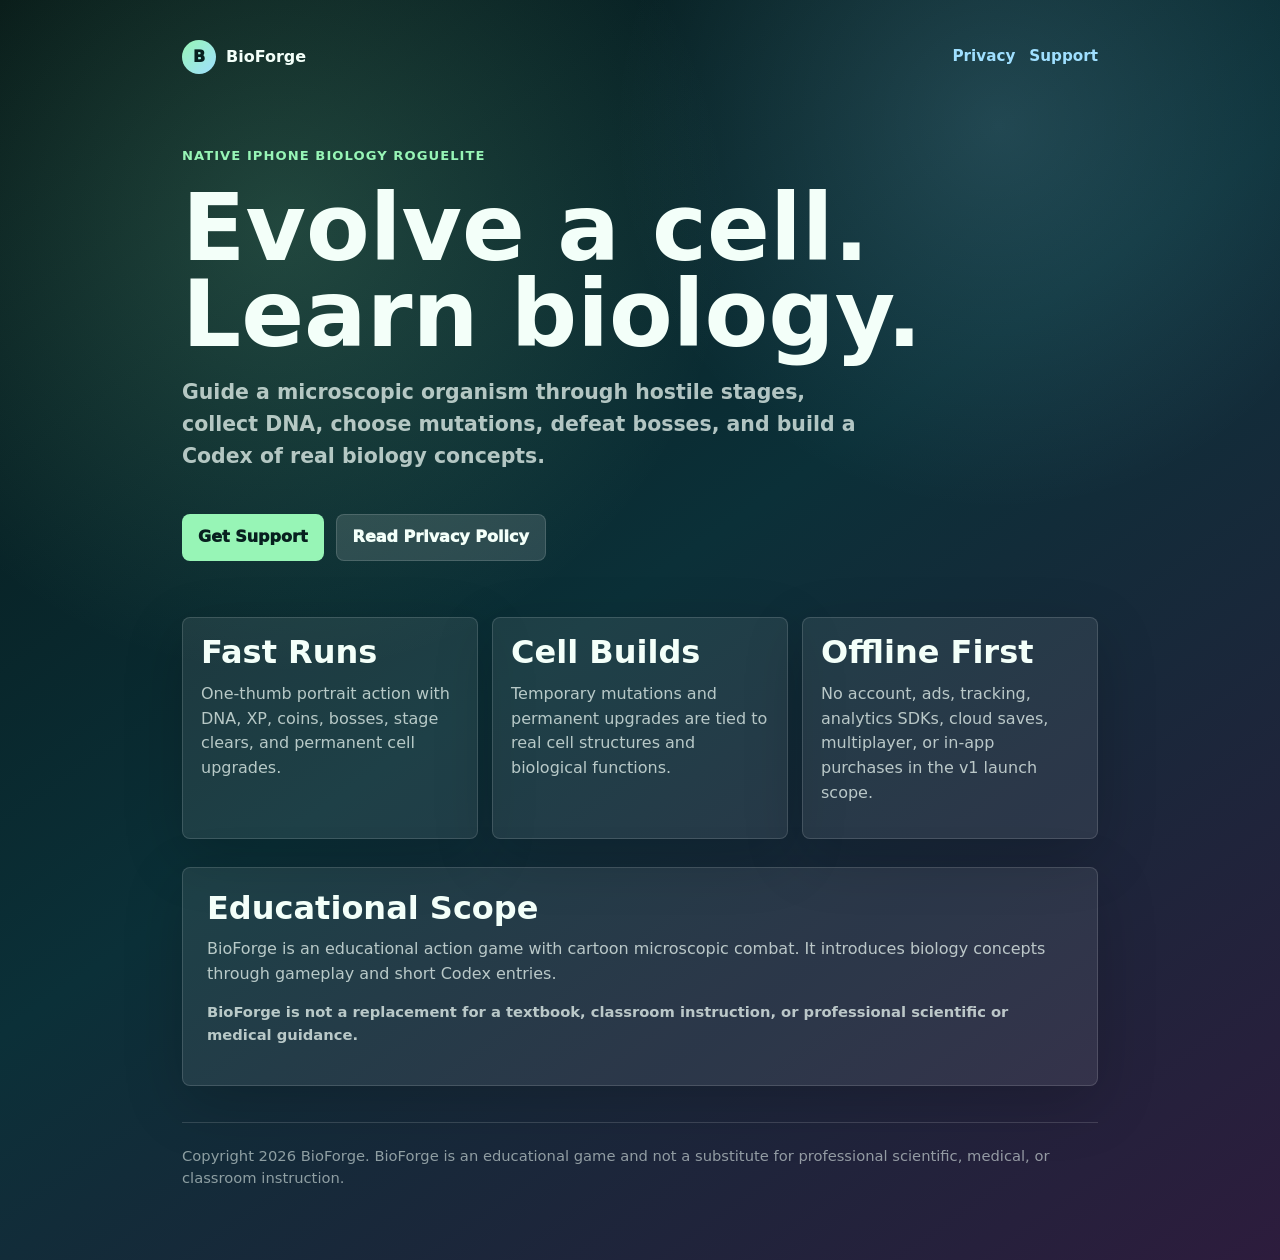
==== index.html @ c69a16b4 "Add BioForge website" ====
<!doctype html>
<html lang="en">
<head>
  <meta charset="utf-8">
  <meta name="viewport" content="width=device-width, initial-scale=1">
  <title>BioForge - Evolve a cell. Learn biology.</title>
  <meta name="description" content="BioForge is a one-thumb biology roguelite for iPhone where players evolve a microscopic cell and unlock bite-size Codex lessons through play.">
  <link rel="canonical" href="https://bioforge.app/">
  <link rel="stylesheet" href="/assets/styles.css">
</head>
<body>
  <main class="page">
    <nav class="nav" aria-label="Primary">
      <a class="brand" href="/">
        <span class="brand-mark">B</span>
        <span>BioForge</span>
      </a>
      <div class="nav-links">
        <a href="/privacy/">Privacy</a>
        <a href="/support/">Support</a>
      </div>
    </nav>

    <section class="hero">
      <p class="eyebrow">Native iPhone biology roguelite</p>
      <h1>Evolve a cell. Learn biology.</h1>
      <p class="lead">Guide a microscopic organism through hostile stages, collect DNA, choose mutations, defeat bosses, and build a Codex of real biology concepts.</p>
      <div class="actions">
        <a class="button" href="/support/">Get Support</a>
        <a class="button secondary" href="/privacy/">Read Privacy Policy</a>
      </div>
    </section>

    <section class="grid" aria-label="BioForge highlights">
      <article class="card">
        <h2>Fast Runs</h2>
        <p>One-thumb portrait action with DNA, XP, coins, bosses, stage clears, and permanent cell upgrades.</p>
      </article>
      <article class="card">
        <h2>Cell Builds</h2>
        <p>Temporary mutations and permanent upgrades are tied to real cell structures and biological functions.</p>
      </article>
      <article class="card">
        <h2>Offline First</h2>
        <p>No account, ads, tracking, analytics SDKs, cloud saves, multiplayer, or in-app purchases in the v1 launch scope.</p>
      </article>
    </section>

    <section class="content-card">
      <h2>Educational Scope</h2>
      <p>BioForge is an educational action game with cartoon microscopic combat. It introduces biology concepts through gameplay and short Codex entries.</p>
      <p class="meta">BioForge is not a replacement for a textbook, classroom instruction, or professional scientific or medical guidance.</p>
    </section>

    <footer class="footer">
      <p>Copyright 2026 BioForge. BioForge is an educational game and not a substitute for professional scientific, medical, or classroom instruction.</p>
    </footer>
  </main>
</body>
</html>
---- assets/styles.css ----
:root {
  color-scheme: dark;
  --bg: #061d1b;
  --panel: rgba(255, 255, 255, 0.08);
  --panel-strong: rgba(255, 255, 255, 0.13);
  --text: #f3fff9;
  --muted: rgba(243, 255, 249, 0.72);
  --dim: rgba(243, 255, 249, 0.55);
  --accent: #97f5b6;
  --blue: #9fdfff;
  --gold: #ffd866;
  --line: rgba(255, 255, 255, 0.14);
}

* {
  box-sizing: border-box;
}

body {
  margin: 0;
  min-height: 100vh;
  background:
    radial-gradient(circle at 22% 18%, rgba(151, 245, 182, 0.18), transparent 28rem),
    radial-gradient(circle at 78% 10%, rgba(159, 223, 255, 0.16), transparent 24rem),
    linear-gradient(145deg, #051615 0%, #0b3038 48%, #2d1c3d 100%);
  color: var(--text);
  font-family: ui-rounded, "SF Pro Rounded", "SF Pro Display", system-ui, -apple-system, BlinkMacSystemFont, "Segoe UI", sans-serif;
  line-height: 1.55;
}

a {
  color: var(--blue);
  text-decoration: none;
}

a:hover,
a:focus {
  text-decoration: underline;
}

.page {
  width: min(100%, 960px);
  margin: 0 auto;
  padding: 28px 22px 56px;
}

.nav {
  display: flex;
  align-items: center;
  justify-content: space-between;
  gap: 16px;
  padding: 12px 0 34px;
}

.brand {
  display: inline-flex;
  align-items: center;
  gap: 10px;
  color: var(--text);
  font-weight: 900;
  letter-spacing: 0;
}

.brand-mark {
  display: grid;
  place-items: center;
  width: 34px;
  height: 34px;
  border-radius: 50%;
  background: linear-gradient(135deg, var(--accent), var(--blue));
  color: #08201f;
  font-weight: 1000;
}

.nav-links {
  display: flex;
  flex-wrap: wrap;
  justify-content: flex-end;
  gap: 14px;
  font-size: 0.95rem;
  font-weight: 800;
}

.hero {
  display: grid;
  gap: 20px;
  padding: 38px 0 28px;
}

.eyebrow {
  margin: 0;
  color: var(--accent);
  font-size: 0.82rem;
  font-weight: 900;
  letter-spacing: 0.08em;
  text-transform: uppercase;
}

h1 {
  margin: 0;
  max-width: 780px;
  font-size: clamp(2.8rem, 8vw, 5.8rem);
  line-height: 0.92;
  letter-spacing: 0;
}

h2 {
  margin: 0 0 12px;
  font-size: clamp(1.35rem, 4vw, 2rem);
  line-height: 1.05;
  letter-spacing: 0;
}

h3 {
  margin: 0 0 6px;
  font-size: 1rem;
}

p {
  margin: 0 0 14px;
}

.lead {
  max-width: 690px;
  color: var(--muted);
  font-size: clamp(1.05rem, 2.8vw, 1.28rem);
  font-weight: 650;
}

.actions {
  display: flex;
  flex-wrap: wrap;
  gap: 12px;
  margin-top: 8px;
}

.button {
  display: inline-flex;
  align-items: center;
  min-height: 44px;
  padding: 10px 16px;
  border-radius: 8px;
  background: var(--accent);
  color: #08201f;
  font-weight: 950;
}

.button.secondary {
  background: var(--panel-strong);
  color: var(--text);
  border: 1px solid var(--line);
}

.grid {
  display: grid;
  grid-template-columns: repeat(3, minmax(0, 1fr));
  gap: 14px;
  margin: 28px 0;
}

.card,
.content-card {
  border: 1px solid var(--line);
  border-radius: 8px;
  background: var(--panel);
  box-shadow: 0 18px 60px rgba(0, 0, 0, 0.18);
}

.card {
  padding: 18px;
}

.card p,
.content-card p,
li {
  color: var(--muted);
}

.content-card {
  padding: 24px;
  margin: 18px 0;
}

.content-card ul {
  margin: 0;
  padding-left: 20px;
}

.callout {
  border-color: rgba(255, 216, 102, 0.35);
  background: rgba(255, 216, 102, 0.10);
}

.meta {
  color: var(--dim);
  font-size: 0.92rem;
  font-weight: 700;
}

.footer {
  margin-top: 36px;
  padding-top: 22px;
  border-top: 1px solid var(--line);
  color: var(--dim);
  font-size: 0.92rem;
}

@media (max-width: 720px) {
  .page {
    padding-inline: 18px;
  }

  .nav {
    align-items: flex-start;
    flex-direction: column;
    padding-bottom: 22px;
  }

  .nav-links {
    justify-content: flex-start;
  }

  .grid {
    grid-template-columns: 1fr;
  }
}
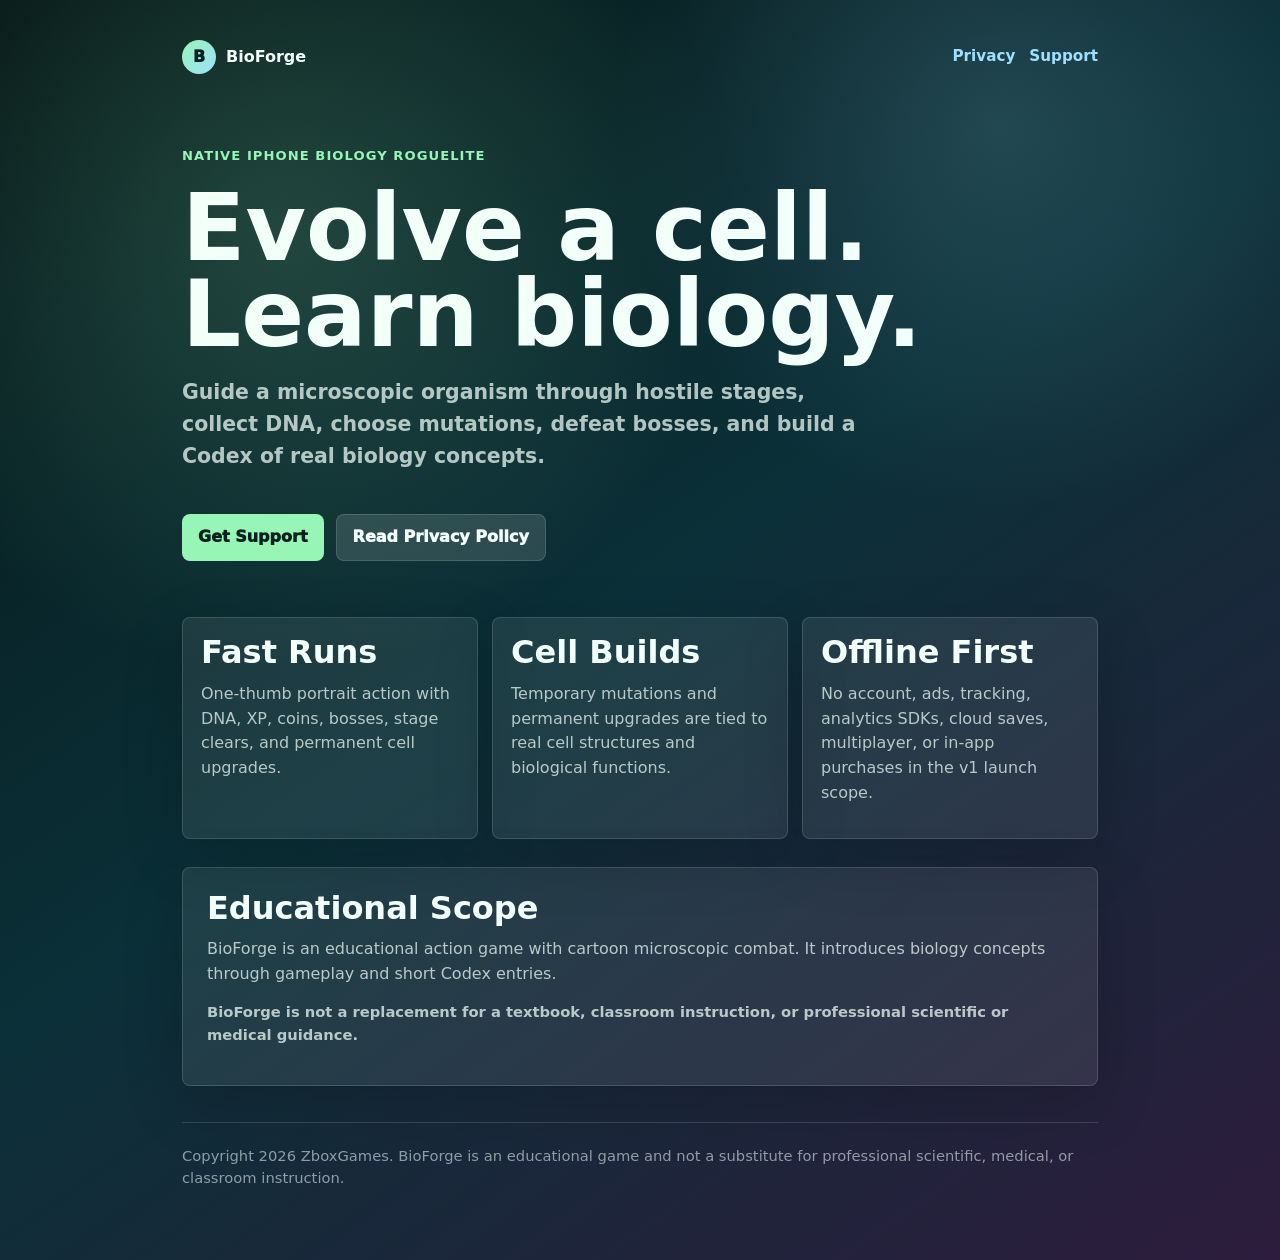
==== commit 7fe5b0b2: "Update website copyright owner" ====
--- a/index.html
+++ b/index.html
@@ -5,7 +5,7 @@
   <meta name="viewport" content="width=device-width, initial-scale=1">
   <title>BioForge - Evolve a cell. Learn biology.</title>
   <meta name="description" content="BioForge is a one-thumb biology roguelite for iPhone where players evolve a microscopic cell and unlock bite-size Codex lessons through play.">
-  <link rel="canonical" href="https://bioforge.app/">
+  <link rel="canonical" href="https://zboxgames.com/">
   <link rel="stylesheet" href="/assets/styles.css">
 </head>
 <body>
@@ -53,7 +53,7 @@
     </section>
 
     <footer class="footer">
-      <p>Copyright 2026 BioForge. BioForge is an educational game and not a substitute for professional scientific, medical, or classroom instruction.</p>
+      <p>Copyright 2026 ZboxGames. BioForge is an educational game and not a substitute for professional scientific, medical, or classroom instruction.</p>
     </footer>
   </main>
 </body>
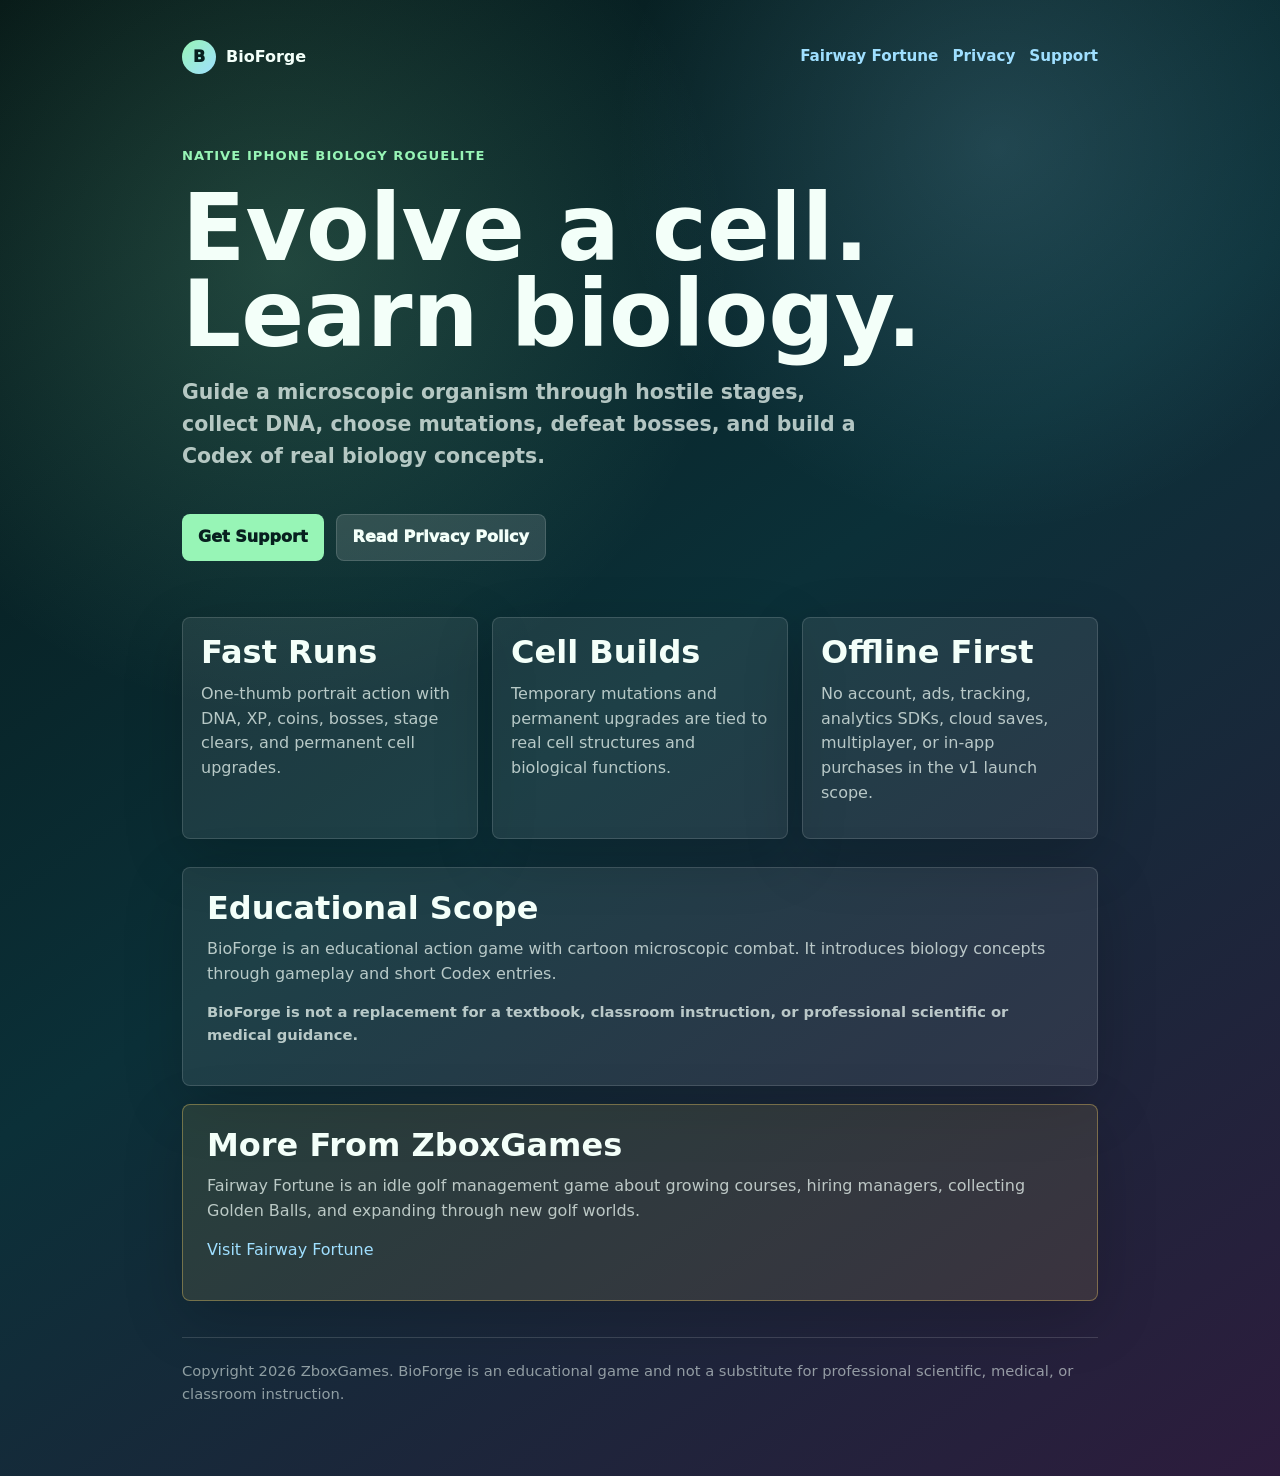
==== commit 5e1366e5: "Add Fairway Fortune website pages" ====
--- a/index.html
+++ b/index.html
@@ -16,6 +16,7 @@
         <span>BioForge</span>
       </a>
       <div class="nav-links">
+        <a href="/fairway-fortune/">Fairway Fortune</a>
         <a href="/privacy/">Privacy</a>
         <a href="/support/">Support</a>
       </div>
@@ -52,6 +53,12 @@
       <p class="meta">BioForge is not a replacement for a textbook, classroom instruction, or professional scientific or medical guidance.</p>
     </section>
 
+    <section class="content-card callout">
+      <h2>More From ZboxGames</h2>
+      <p>Fairway Fortune is an idle golf management game about growing courses, hiring managers, collecting Golden Balls, and expanding through new golf worlds.</p>
+      <p><a href="/fairway-fortune/">Visit Fairway Fortune</a></p>
+    </section>
+
     <footer class="footer">
       <p>Copyright 2026 ZboxGames. BioForge is an educational game and not a substitute for professional scientific, medical, or classroom instruction.</p>
     </footer>
